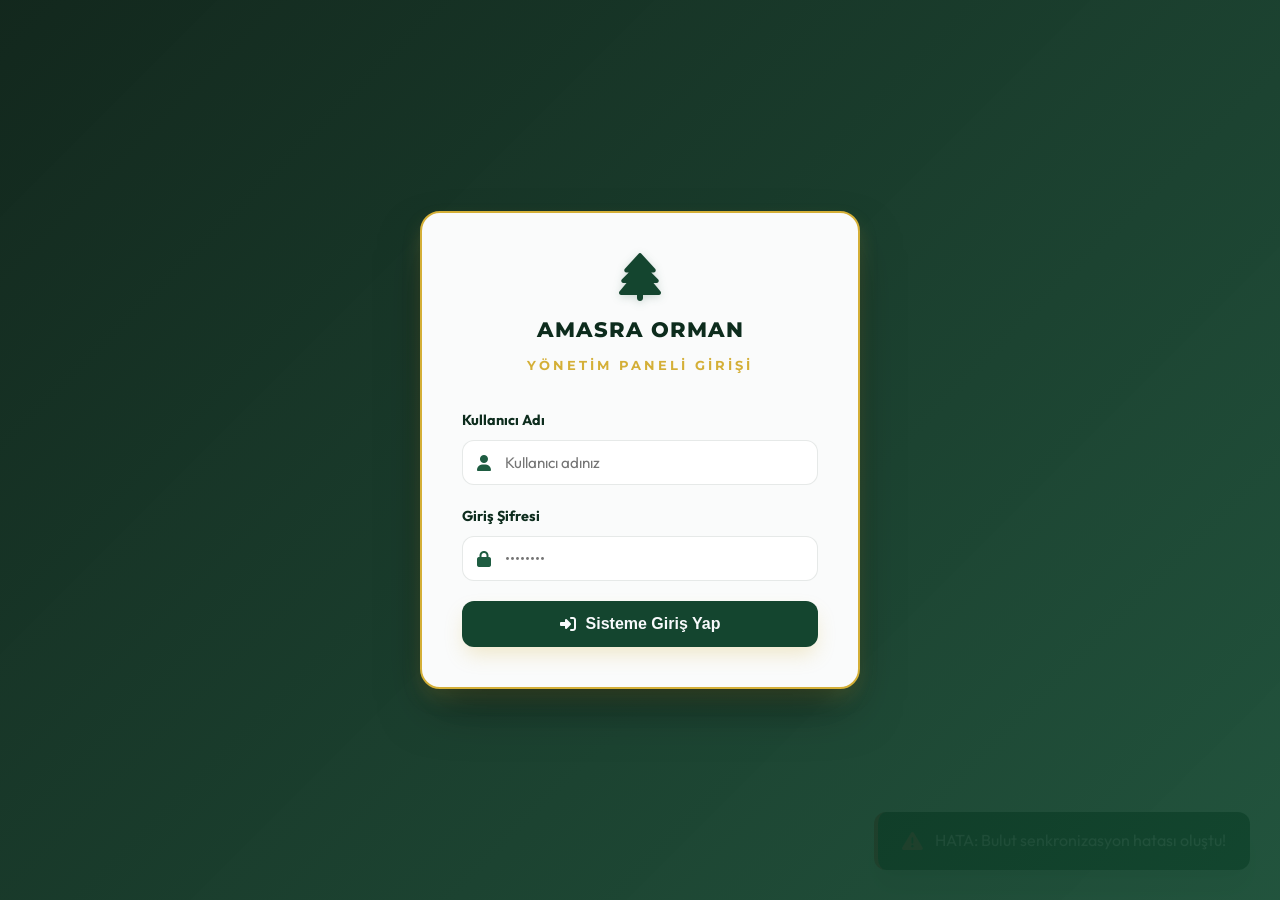
==== admin.html @ 947307f7 "fix: resolve Vercel KV cloud saving by switching to standard Upstash command POST format, expose sho" ====
<!DOCTYPE html>
<html lang="tr">
<head>
    <meta charset="UTF-8">
    <meta name="viewport" content="width=device-width, initial-scale=1.0">
    <title>Yönetim Paneli | Amasra Orman Ürünleri</title>
    
    <!-- Core CSS Style -->
    <link rel="stylesheet" href="style.css?v=2">
    
    <!-- FontAwesome Icons CDN -->
    <link rel="stylesheet" href="https://cdnjs.cloudflare.com/ajax/libs/font-awesome/6.4.0/css/all.min.css">
</head>
<body class="admin-body">

    <!-- Admin Session Authenticated Dashboard Wrapper -->
    <div id="adminDashboard" style="display: none;">
        <header class="admin-nav">
            <!-- Mobile Hamburger Menu Button -->
            <button id="adminMobileToggle" class="admin-mobile-toggle" aria-label="Menüyü Aç">
                <i class="fa-solid fa-bars"></i>
            </button>

            <div class="admin-nav-title">
                <i class="fa-solid fa-user-gear" style="color: var(--accent); font-size: 1.5rem;"></i>
                <div>
                    AMASRA ORMAN
                    <span>YÖNETİM PANELİ</span>
                </div>
            </div>
            <div class="admin-nav-actions">
                <a href="index.html" target="_blank" class="btn btn-secondary" style="padding: 8px 16px; font-size: 0.88rem; box-shadow: none; border-color: rgba(255,255,255,0.2); color: var(--text-light);">
                    <i class="fa-solid fa-arrow-up-right-from-square"></i> Siteyi Önizle
                </a>
                <button id="adminLogoutBtn" class="btn btn-primary" style="padding: 8px 16px; font-size: 0.88rem; box-shadow: none; background-color: var(--accent); color: var(--primary-deep); font-weight: 700;">
                    <i class="fa-solid fa-right-from-bracket"></i> Güvenli Çıkış
                </button>
            </div>
        </header>

        <!-- Dashboard Container -->
    <div class="admin-container">
        
        <!-- Sidebar Navigation -->
        <aside class="admin-sidebar">
            <button class="admin-menu-btn active" data-target="sec-messages" style="position: relative;">
                <i class="fa-solid fa-inbox"></i> Gelen Talepler
                <span id="unreadCountBadge" class="badge-count" style="display: none;">0</span>
            </button>
            <button class="admin-menu-btn" data-target="sec-hero">
                <i class="fa-solid fa-house"></i> Ana Sayfa (Hero)
            </button>
            <button class="admin-menu-btn" data-target="sec-about">
                <i class="fa-solid fa-circle-info"></i> Hakkımızda
            </button>
            <button class="admin-menu-btn" data-target="sec-services">
                <i class="fa-solid fa-hand-holding-hand"></i> Hizmetlerimiz
            </button>
            <button class="admin-menu-btn" data-target="sec-gallery">
                <i class="fa-solid fa-images"></i> Galeri Yönetimi
            </button>
            <button class="admin-menu-btn" data-target="sec-process">
                <i class="fa-solid fa-list-check"></i> İşleyiş Süreci
            </button>
            <button class="admin-menu-btn" data-target="sec-why">
                <i class="fa-solid fa-circle-question"></i> Neden Biz?
            </button>
            <button class="admin-menu-btn" data-target="sec-testimonials">
                <i class="fa-solid fa-comments"></i> Yorum Yönetimi
            </button>
            <button class="admin-menu-btn" data-target="sec-contact">
                <i class="fa-solid fa-envelope"></i> İletişim Bilgileri
            </button>
        </aside>

        <!-- Main Content Area -->
        <main class="admin-main">

            <!-- Section 0: Gelen Keşif Talepleri (Inbox) -->
            <section class="admin-section active" id="sec-messages">
                <div class="admin-card">
                    <div style="display: flex; justify-content: space-between; align-items: center; margin-bottom: 20px; flex-wrap: wrap; gap: 10px;">
                        <h2 class="admin-card-title" style="margin-bottom: 0; border-bottom: none; padding-bottom: 0;"><i class="fa-solid fa-inbox"></i> Gelen Keşif & Teklif Talepleri</h2>
                        <button id="btn-clearAllMessages" class="btn btn-secondary" style="background-color: #ef4444; border-color: #ef4444; color: white; padding: 8px 16px; font-size: 0.85rem;"><i class="fa-solid fa-trash-can"></i> Tümünü Temizle</button>
                    </div>
                    
                    <div id="messagesListContainer" class="messages-list-wrapper">
                        <!-- Dynamic list of messages will render here -->
                    </div>
                </div>
            </section>

            <!-- Section 1: Hero (Ana Sayfa) -->
            <section class="admin-section" id="sec-hero">
                <div class="admin-card">
                    <h2 class="admin-card-title"><i class="fa-solid fa-house"></i> Ana Sayfa (Hero Banner) Ayarları</h2>
                    <form id="heroForm">
                        <div class="admin-grid-2">
                            <div class="admin-form-group">
                                <label class="admin-form-label" for="inp-heroBadge">Rozet Başlığı</label>
                                <input type="text" id="inp-heroBadge" class="admin-form-input" required>
                            </div>
                            <div class="admin-form-group">
                                <label class="admin-form-label" for="inp-heroSecondary">İkincil Buton Yazısı</label>
                                <input type="text" id="inp-heroSecondary" class="admin-form-input" required>
                            </div>
                        </div>
                        
                        <div class="admin-form-group">
                            <label class="admin-form-label" for="inp-heroTitle">Ana Başlık (HTML Kullanabilirsiniz)</label>
                            <input type="text" id="inp-heroTitle" class="admin-form-input" required>
                        </div>
                        
                        <div class="admin-form-group">
                            <label class="admin-form-label" for="inp-heroDesc">Açıklama Metni</label>
                            <textarea id="inp-heroDesc" class="admin-form-input" required></textarea>
                        </div>

                        <div class="admin-form-group">
                            <label class="admin-form-label" for="inp-heroWhatsApp">WhatsApp Teklif Mesajı (Müşteri Butona Tıkladığında Gidecek Mesaj)</label>
                            <input type="text" id="inp-heroWhatsApp" class="admin-form-input" required>
                        </div>

                        <div class="admin-grid-2" style="align-items: center;">
                            <div class="admin-form-group">
                                <label class="admin-form-label">Arka Plan Resmi (Local Dosya Yükle)</label>
                                <input type="file" id="inp-heroBgFile" class="admin-form-input" accept="image/*">
                            </div>
                            <div class="admin-form-group">
                                <label class="admin-form-label">Mevcut Arka Plan Görseli</label>
                                <div class="admin-img-preview">
                                    <img id="prev-heroBg" src="" alt="Hero Background">
                                </div>
                            </div>
                        </div>

                        <button type="submit" class="btn btn-primary"><i class="fa-solid fa-save"></i> Değişiklikleri Kaydet</button>
                    </form>
                </div>
            </section>

            <!-- Section 2: About (Hakkımızda) -->
            <section class="admin-section" id="sec-about">
                <div class="admin-card">
                    <h2 class="admin-card-title"><i class="fa-solid fa-circle-info"></i> Hakkımızda Sayfa Ayarları</h2>
                    <form id="aboutForm">
                        <div class="admin-grid-2">
                            <div class="admin-form-group">
                                <label class="admin-form-label" for="inp-aboutSubtitle">Üst Küçük Başlık</label>
                                <input type="text" id="inp-aboutSubtitle" class="admin-form-input" required>
                            </div>
                            <div class="admin-form-group">
                                <label class="admin-form-label" for="inp-aboutTitle">Ana Başlık</label>
                                <input type="text" id="inp-aboutTitle" class="admin-form-input" required>
                            </div>
                        </div>

                        <div class="admin-form-group">
                            <label class="admin-form-label" for="inp-aboutDesc1">Paragraf 1</label>
                            <textarea id="inp-aboutDesc1" class="admin-form-input" required></textarea>
                        </div>

                        <div class="admin-form-group">
                            <label class="admin-form-label" for="inp-aboutDesc2">Paragraf 2</label>
                            <textarea id="inp-aboutDesc2" class="admin-form-input" required></textarea>
                        </div>

                        <div class="admin-grid-2">
                            <div class="admin-form-group">
                                <label class="admin-form-label" for="inp-aboutYears">Deneyim Yılı (Örn: 15+)</label>
                                <input type="text" id="inp-aboutYears" class="admin-form-input" required>
                            </div>
                            <div class="admin-form-group">
                                <label class="admin-form-label" for="inp-aboutExpText">Deneyim Alt Metni</label>
                                <input type="text" id="inp-aboutExpText" class="admin-form-input" required>
                            </div>
                        </div>

                        <div class="admin-grid-2" style="align-items: center;">
                            <div class="admin-form-group">
                                <label class="admin-form-label">Hakkımızda Görseli (Değiştir)</label>
                                <input type="file" id="inp-aboutImageFile" class="admin-form-input" accept="image/*">
                            </div>
                            <div class="admin-form-group">
                                <label class="admin-form-label">Mevcut Görsel</label>
                                <div class="admin-img-preview">
                                    <img id="prev-aboutImg" src="" alt="About Image">
                                </div>
                            </div>
                        </div>

                        <h3 style="margin: 30px 0 15px 0; color: var(--primary-deep); font-size: 1.15rem; border-top: 1px solid rgba(13,44,29,0.08); padding-top: 20px;">Hakkımızda Alt Kutuları</h3>
                        <div class="admin-grid-2">
                            <div class="admin-card" style="background-color: var(--bg-light); margin-bottom: 0; padding: 20px;">
                                <h4 style="margin-bottom: 12px; font-size: 0.95rem; color: var(--primary);">Özellik 1</h4>
                                <div class="admin-form-group">
                                    <input type="text" id="inp-aboutFeat1Title" class="admin-form-input" placeholder="Başlık" required>
                                </div>
                                <div class="admin-form-group" style="margin-bottom: 0;">
                                    <input type="text" id="inp-aboutFeat1Desc" class="admin-form-input" placeholder="Açıklama" required>
                                </div>
                            </div>

                            <div class="admin-card" style="background-color: var(--bg-light); margin-bottom: 0; padding: 20px;">
                                <h4 style="margin-bottom: 12px; font-size: 0.95rem; color: var(--primary);">Özellik 2</h4>
                                <div class="admin-form-group">
                                    <input type="text" id="inp-aboutFeat2Title" class="admin-form-input" placeholder="Başlık" required>
                                </div>
                                <div class="admin-form-group" style="margin-bottom: 0;">
                                    <input type="text" id="inp-aboutFeat2Desc" class="admin-form-input" placeholder="Açıklama" required>
                                </div>
                            </div>
                        </div>

                        <button type="submit" class="btn btn-primary" style="margin-top: 30px;"><i class="fa-solid fa-save"></i> Değişiklikleri Kaydet</button>
                    </form>
                </div>
            </section>

            <!-- Section 3: Services (Hizmetlerimiz) -->
            <section class="admin-section" id="sec-services">
                <div class="admin-card">
                    <h2 class="admin-card-title"><i class="fa-solid fa-hand-holding-hand"></i> Hizmetlerimiz Sayfası Yönetimi</h2>
                    <div id="servicesFormContainer">
                        <!-- Dynamic generated editing fields for the 3 services -->
                    </div>
                </div>
            </section>

            <!-- Section 4: Gallery (Galeri Yönetimi) -->
            <section class="admin-section" id="sec-gallery">
                <!-- Add New Image Card -->
                <div class="admin-card">
                    <h2 class="admin-card-title"><i class="fa-solid fa-circle-plus"></i> Galeriye Yeni Resim Ekle (Localden)</h2>
                    <form id="addGalleryForm">
                        <div class="admin-grid-2" style="align-items: center;">
                            <div>
                                <div class="admin-form-group">
                                    <label class="admin-form-label" for="inp-galTitle">Fotoğraf Başlığı / Açıklaması</label>
                                    <input type="text" id="inp-galTitle" class="admin-form-input" placeholder="Örn: Tomruk Yükleme İşlemi" required>
                                </div>
                                <div class="admin-form-group">
                                    <label class="admin-form-label" for="inp-galFile">Resim Seç (Local Bilgisayarınızdan Görsel Yükleyin)</label>
                                    <input type="file" id="inp-galFile" class="admin-form-input" accept="image/*" required>
                                </div>
                            </div>
                            <div>
                                <div class="admin-form-group">
                                    <label class="admin-form-label">Yüklenecek Resim Önizlemesi</label>
                                    <div class="admin-img-preview" style="height: 140px;">
                                        <img id="prev-galImg" src="" alt="Gallery Image Preview" style="display: none;">
                                        <span id="prev-galText" style="color: var(--text-muted); font-size: 0.9rem;">Resim seçilmedi</span>
                                    </div>
                                </div>
                            </div>
                        </div>
                        <button type="submit" class="btn btn-primary"><i class="fa-solid fa-plus"></i> Resim Ekle ve Kaydet</button>
                    </form>
                </div>

                <!-- Existing Images Card -->
                <div class="admin-card">
                    <h2 class="admin-card-title"><i class="fa-solid fa-images"></i> Galerideki Aktif Görseller</h2>
                    <div class="admin-items-grid" id="adminGalleryItems">
                        <!-- Dynamic list of gallery items loaded from localStorage with delete buttons -->
                    </div>
                </div>
            </section>

            <!-- Section 5: Process (İşleyiş) -->
            <section class="admin-section" id="sec-process">
                <div class="admin-card">
                    <h2 class="admin-card-title"><i class="fa-solid fa-list-check"></i> İşleyiş Süreci Adımları</h2>
                    <form id="processHeaderForm" style="margin-bottom: 30px; padding-bottom: 20px; border-bottom: 1px solid rgba(13,44,29,0.08);">
                        <div class="admin-grid-2">
                            <div class="admin-form-group">
                                <label class="admin-form-label" for="inp-procSubtitle">Üst Başlık</label>
                                <input type="text" id="inp-procSubtitle" class="admin-form-input" required>
                            </div>
                            <div class="admin-form-group">
                                <label class="admin-form-label" for="inp-procTitle">Ana Başlık</label>
                                <input type="text" id="inp-procTitle" class="admin-form-input" required>
                            </div>
                        </div>
                        <div class="admin-form-group">
                            <label class="admin-form-label" for="inp-procDesc">Genel Açıklama</label>
                            <input type="text" id="inp-procDesc" class="admin-form-input" required>
                        </div>
                        <button type="submit" class="btn btn-primary" style="padding: 10px 20px; font-size: 0.9rem;"><i class="fa-solid fa-save"></i> Başlıkları Güncelle</button>
                    </form>

                    <div id="processStepsContainer">
                        <!-- Dynamic steps content will render here -->
                    </div>
                </div>
            </section>

            <!-- Section 6: Why Choose Us (Neden Biz?) -->
            <section class="admin-section" id="sec-why">
                <div class="admin-card">
                    <h2 class="admin-card-title"><i class="fa-solid fa-circle-question"></i> Neden Biz? Sayfası Ayarları</h2>
                    <form id="whyHeaderForm" style="margin-bottom: 30px; padding-bottom: 20px; border-bottom: 1px solid rgba(13,44,29,0.08);">
                        <div class="admin-grid-2">
                            <div class="admin-form-group">
                                <label class="admin-form-label" for="inp-whySubtitle">Üst Küçük Başlık</label>
                                <input type="text" id="inp-whySubtitle" class="admin-form-input" required>
                            </div>
                            <div class="admin-form-group">
                                <label class="admin-form-label" for="inp-whyTitle">Ana Başlık</label>
                                <input type="text" id="inp-whyTitle" class="admin-form-input" required>
                            </div>
                        </div>
                        <div class="admin-form-group">
                            <label class="admin-form-label" for="inp-whyDesc">Açıklama Metni</label>
                            <textarea id="inp-whyDesc" class="admin-form-input" required></textarea>
                        </div>
                        <button type="submit" class="btn btn-primary" style="padding: 10px 20px; font-size: 0.9rem;"><i class="fa-solid fa-save"></i> Başlıkları Güncelle</button>
                    </form>

                    <div id="whyCardsContainer">
                        <!-- Dynamic value cards edit forms will render here -->
                    </div>
                </div>
            </section>

            <!-- Section 7: Testimonials (Müşteri Yorumları) -->
            <section class="admin-section" id="sec-testimonials">
                <!-- Add New Testimonial -->
                <div class="admin-card">
                    <h2 class="admin-card-title"><i class="fa-solid fa-comment-medical"></i> Yeni Müşteri Yorumu Ekle</h2>
                    <form id="addReviewForm">
                        <div class="admin-grid-2">
                            <div class="admin-form-group">
                                <label class="admin-form-label" for="inp-revName">Müşteri Adı Soyadı</label>
                                <input type="text" id="inp-revName" class="admin-form-input" placeholder="Örn: Mehmet Can" required>
                            </div>
                            <div class="admin-form-group">
                                <label class="admin-form-label" for="inp-revRole">Mesleği / Bölgesi</label>
                                <input type="text" id="inp-revRole" class="admin-form-input" placeholder="Örn: Arazi Sahibi - Bartın Merkez" required>
                            </div>
                        </div>
                        
                        <div class="admin-form-group">
                            <label class="admin-form-label" for="inp-revStars">Değerlendirme Puanı (Yıldız)</label>
                            <select id="inp-revStars" class="admin-form-input" style="background-color: var(--bg-white);" required>
                                <option value="5">⭐⭐⭐⭐⭐ (5 Yıldız - Mükemmel)</option>
                                <option value="4">⭐⭐⭐⭐ (4 Yıldız - Çok İyi)</option>
                                <option value="3">⭐⭐⭐ (3 Yıldız - Orta)</option>
                            </select>
                        </div>

                        <div class="admin-form-group">
                            <label class="admin-form-label" for="inp-revText">Müşteri Yorumu Metni</label>
                            <textarea id="inp-revText" class="admin-form-input" placeholder="Firmanızdan aldığı hizmet hakkındaki görüşleri..." required></textarea>
                        </div>

                        <button type="submit" class="btn btn-primary"><i class="fa-solid fa-plus"></i> Yorum Ekle ve Kaydet</button>
                    </form>
                </div>

                <!-- Existing Testimonials List -->
                <div class="admin-card">
                    <h2 class="admin-card-title"><i class="fa-solid fa-comments"></i> Aktif Müşteri Yorumları</h2>
                    <div class="admin-items-grid" id="adminReviewsItems">
                        <!-- Dynamic list of testimonials with delete/approve buttons -->
                    </div>
                </div>
            </section>

            <!-- Section 8: Contact (İletişim) -->
            <section class="admin-section" id="sec-contact">
                <div class="admin-card">
                    <h2 class="admin-card-title"><i class="fa-solid fa-envelope"></i> İletişim Bilgileri Ayarları</h2>
                    <form id="contactFormAdmin">
                        <div class="admin-form-group">
                            <label class="admin-form-label" for="inp-contAddress">Merkez Adres</label>
                            <input type="text" id="inp-contAddress" class="admin-form-input" required>
                        </div>

                        <div class="admin-grid-2">
                            <div class="admin-form-group">
                                <label class="admin-form-label" for="inp-contPhone">Telefon Numarası</label>
                                <input type="text" id="inp-contPhone" class="admin-form-input" required>
                            </div>
                            <div class="admin-form-group">
                                <label class="admin-form-label" for="inp-contEmail">E-Posta Adresi</label>
                                <input type="email" id="inp-contEmail" class="admin-form-input" required>
                            </div>
                        </div>

                        <div class="admin-form-group">
                            <label class="admin-form-label" for="inp-contMap">Google Harita Gömme Linki (Embed iframe src URL)</label>
                            <textarea id="inp-contMap" class="admin-form-input" required></textarea>
                        </div>

                        <button type="submit" class="btn btn-primary"><i class="fa-solid fa-save"></i> İletişim Bilgilerini Kaydet</button>
                    </form>
                </div>
            </section>

        </main>
    </div>
    </div> <!-- Close #adminDashboard -->

    <!-- Admin Glassmorphism Login Overlay -->
    <div id="adminLogin" class="admin-login-overlay" style="display: flex;">
        <div class="admin-login-card">
            <div class="admin-login-logo">
                <i class="fa-solid fa-tree"></i>
                <h2>AMASRA ORMAN <br><span>YÖNETİM PANELİ GİRİŞİ</span></h2>
            </div>
            
            <form id="adminLoginForm">
                <div class="admin-form-group">
                    <label class="admin-form-label" for="login-username">Kullanıcı Adı</label>
                    <div style="position: relative;">
                        <i class="fa-solid fa-user login-input-icon"></i>
                        <input type="text" id="login-username" class="admin-form-input login-input" placeholder="Kullanıcı adınız" required autocomplete="username">
                    </div>
                </div>
                
                <div class="admin-form-group">
                    <label class="admin-form-label" for="login-password">Giriş Şifresi</label>
                    <div style="position: relative;">
                        <i class="fa-solid fa-lock login-input-icon"></i>
                        <input type="password" id="login-password" class="admin-form-input login-input" placeholder="••••••••" required autocomplete="current-password">
                    </div>
                </div>
                
                <div id="loginErrorMsg" class="login-error-msg">
                    <i class="fa-solid fa-circle-exclamation"></i> Hatalı kullanıcı adı veya şifre!
                </div>
                
                <button type="submit" class="btn btn-primary login-btn">
                    <i class="fa-solid fa-right-to-bracket"></i> Sisteme Giriş Yap
                </button>
            </form>
        </div>
    </div>

    <!-- Elegant Notification Toast -->
    <div class="admin-toast" id="adminToast">
        <i class="fa-solid fa-circle-check" style="color: var(--accent); font-size: 1.3rem;"></i>
        <span id="adminToastMsg">Değişiklikler başarıyla kaydedildi!</span>
    </div>

    <!-- Scripts -->
    <script src="db.js?v=8"></script>
    <script src="admin.js?v=8"></script>
</body>
</html>
---- style.css ----
/* ==========================================================================
   Amasra Orman Ürünleri - Design System & Stylesheet
   ========================================================================== */

/* Google Fonts Import */
@import url('https://fonts.googleapis.com/css2?family=Montserrat:wght@300;400;500;600;700;800&family=Playfair+Display:ital,wght@0,400;0,600;0,700;1,400&family=Outfit:wght@300;400;500;600;700&display=swap');

/* CSS Custom Variables (Design Tokens) */
:root {
    /* Color Palette */
    --primary-deep: #0D2C1D;      /* Deep Forest Green */
    --primary: #14452F;           /* Forest Green */
    --primary-light: #1E5C41;     /* Mid Green */
    --primary-accent: #2D865F;    /* Soft Green Accent */
    --accent: #D4AF37;            /* Premium Wood Gold */
    --accent-hover: #C5A02E;      /* Rich Gold Hover */
    --accent-light: #F9F5E8;      /* Creamy gold hint background */
    --text-dark: #1E293B;         /* Charcoal */
    --text-muted: #64748B;        /* Slate Gray */
    --text-light: #F8FAFC;        /* Off-white */
    --bg-light: #F4F7F5;          /* Very light forest tint */
    --bg-white: #FFFFFF;
    --success: #10B981;
    
    /* Shadows */
    --shadow-sm: 0 2px 4px rgba(0, 0, 0, 0.05);
    --shadow-md: 0 10px 15px -3px rgba(13, 44, 29, 0.08), 0 4px 6px -2px rgba(13, 44, 29, 0.04);
    --shadow-lg: 0 20px 25px -5px rgba(13, 44, 29, 0.12), 0 10px 10px -5px rgba(13, 44, 29, 0.06);
    --shadow-gold: 0 10px 20px -3px rgba(212, 175, 55, 0.25);
    
    /* Transitions */
    --transition-fast: all 0.2s cubic-bezier(0.4, 0, 0.2, 1);
    --transition-smooth: all 0.4s cubic-bezier(0.4, 0, 0.2, 1);
    
    /* Border Radius */
    --radius-sm: 6px;
    --radius-md: 12px;
    --radius-lg: 20px;
    --radius-full: 9999px;
}

/* Base Styles */
* {
    margin: 0;
    padding: 0;
    box-sizing: border-box;
}

html, body {
    width: 100%;
    max-width: 100%;
    overflow-x: hidden;
    margin: 0;
    padding: 0;
    position: relative;
    box-sizing: border-box;
}

html {
    scroll-behavior: smooth;
}

body {
    font-family: 'Outfit', sans-serif;
    color: var(--text-dark);
    background-color: var(--bg-white);
    line-height: 1.6;
}

h1, h2, h3, h4, h5, h6 {
    font-family: 'Montserrat', sans-serif;
    font-weight: 700;
    color: var(--primary-deep);
}

.font-serif {
    font-family: 'Playfair Display', serif;
}

a {
    text-decoration: none;
    color: inherit;
    transition: var(--transition-fast);
}

ul {
    list-style: none;
}

img {
    max-width: 100%;
    height: auto;
    display: block;
}

/* Custom Scrollbar */
::-webkit-scrollbar {
    width: 10px;
}

::-webkit-scrollbar-track {
    background: var(--bg-light);
}

::-webkit-scrollbar-thumb {
    background: var(--primary);
    border-radius: var(--radius-full);
}

::-webkit-scrollbar-thumb:hover {
    background: var(--primary-deep);
}

/* Reuseable Components */
.section {
    padding: 100px 0;
    position: relative;
}

.section-bg-light {
    background-color: var(--bg-light);
}

.container {
    width: 100%;
    max-width: 1200px;
    margin: 0 auto;
    padding: 0 24px;
}

/* Section Headers */
.section-title-wrapper {
    text-align: center;
    max-width: 700px;
    margin: 0 auto 60px auto;
}

.subtitle {
    font-family: 'Outfit', sans-serif;
    font-size: 0.9rem;
    font-weight: 700;
    text-transform: uppercase;
    letter-spacing: 2px;
    color: var(--accent);
    display: inline-block;
    margin-bottom: 12px;
    position: relative;
    padding-left: 25px;
}

.subtitle::before {
    content: '';
    position: absolute;
    left: 0;
    top: 50%;
    transform: translateY(-50%);
    width: 15px;
    height: 2px;
    background-color: var(--accent);
}

.section-title {
    font-size: 2.5rem;
    line-height: 1.2;
    margin-bottom: 16px;
}

.section-description {
    color: var(--text-muted);
    font-size: 1.1rem;
}

/* Custom Buttons */
.btn {
    display: inline-flex;
    align-items: center;
    justify-content: center;
    gap: 10px;
    padding: 14px 28px;
    font-size: 1rem;
    font-weight: 600;
    border-radius: var(--radius-md);
    transition: var(--transition-smooth);
    cursor: pointer;
    border: none;
    white-space: nowrap;
}

.btn-primary {
    background-color: var(--accent);
    color: var(--primary-deep);
    box-shadow: var(--shadow-gold);
}

.btn-primary:hover {
    background-color: var(--accent-hover);
    transform: translateY(-3px);
    box-shadow: 0 15px 30px -5px rgba(212, 175, 55, 0.4);
}

.btn-secondary {
    background-color: transparent;
    color: var(--text-light);
    border: 2px solid rgba(255, 255, 255, 0.3);
}

.btn-secondary:hover {
    background-color: rgba(255, 255, 255, 0.1);
    border-color: var(--text-light);
    transform: translateY(-3px);
}

.btn-outline-green {
    background-color: transparent;
    color: var(--primary);
    border: 2px solid var(--primary);
}

.btn-outline-green:hover {
    background-color: var(--primary);
    color: var(--text-light);
    transform: translateY(-3px);
}

/* Header & Navigation */
.header {
    position: fixed;
    top: 0;
    left: 0;
    width: 100%;
    z-index: 1000;
    transition: var(--transition-smooth);
    padding: 20px 0;
}

.header.scrolled {
    background-color: rgba(13, 44, 29, 0.95);
    backdrop-filter: blur(10px);
    padding: 12px 0;
    box-shadow: var(--shadow-md);
}

.header .container {
    display: flex;
    align-items: center;
    justify-content: space-between;
}

.logo-link {
    display: flex;
    align-items: center;
    gap: 12px;
}

.logo-icon {
    font-size: 2.2rem;
    color: var(--accent);
}

.logo-text {
    font-family: 'Montserrat', sans-serif;
    font-weight: 800;
    font-size: 1.4rem;
    color: var(--text-light);
    letter-spacing: 0.5px;
    line-height: 1.1;
}

.logo-text span {
    display: block;
    font-size: 0.75rem;
    font-weight: 500;
    letter-spacing: 3px;
    color: var(--accent);
}

.nav-menu {
    display: flex;
    align-items: center;
    gap: 24px;
}

.nav-link {
    color: rgba(255, 255, 255, 0.8);
    font-weight: 500;
    font-size: 1rem;
    position: relative;
    padding: 6px 0;
    white-space: nowrap;
}

.nav-link::after {
    content: '';
    position: absolute;
    bottom: 0;
    left: 0;
    width: 0;
    height: 2px;
    background-color: var(--accent);
    transition: var(--transition-fast);
}

.nav-link:hover {
    color: var(--text-light);
}

.nav-link:hover::after {
    width: 100%;
}

.nav-cta {
    display: flex;
    align-items: center;
    gap: 16px;
}

.phone-quick {
    display: flex;
    align-items: center;
    gap: 10px;
    color: var(--text-light);
    font-weight: 600;
    white-space: nowrap;
}

.phone-quick i {
    color: var(--accent);
    background-color: rgba(212, 175, 55, 0.15);
    width: 38px;
    height: 38px;
    display: flex;
    align-items: center;
    justify-content: center;
    border-radius: var(--radius-full);
}

/* Mobile Menu Toggle */
.mobile-toggle {
    display: none;
    background: none;
    border: none;
    color: var(--text-light);
    font-size: 1.8rem;
    cursor: pointer;
}

/* Hero Section */
.hero {
    position: relative;
    min-height: 100vh;
    display: flex;
    align-items: center;
    color: var(--text-light);
    overflow: hidden;
    padding-top: 100px;
}

.hero-bg {
    position: absolute;
    top: 0;
    left: 0;
    width: 100%;
    height: 100%;
    z-index: -2;
    background-size: cover;
    background-position: center;
    background-repeat: no-repeat;
    transform: scale(1.05);
    animation: zoomOut 15s ease-out forwards;
}

.hero-overlay {
    position: absolute;
    top: 0;
    left: 0;
    width: 100%;
    height: 100%;
    z-index: -1;
    background: linear-gradient(135deg, rgba(9, 31, 20, 0.95) 0%, rgba(13, 44, 29, 0.8) 50%, rgba(9, 31, 20, 0.6) 100%);
}

.hero-content {
    max-width: 780px;
}

.hero-badge {
    display: inline-flex;
    align-items: center;
    gap: 8px;
    background-color: rgba(255, 255, 255, 0.08);
    border: 1px solid rgba(255, 255, 255, 0.15);
    padding: 8px 16px;
    border-radius: var(--radius-full);
    margin-bottom: 24px;
    font-size: 0.9rem;
    font-weight: 500;
    backdrop-filter: blur(5px);
}

.hero-badge i {
    color: var(--accent);
}

.hero-title {
    font-size: 3.8rem;
    line-height: 1.15;
    margin-bottom: 24px;
    font-weight: 800;
    color: var(--text-light);
}

.hero-title span {
    color: var(--accent);
}

.hero-description {
    font-size: 1.25rem;
    color: rgba(255, 255, 255, 0.85);
    margin-bottom: 40px;
    max-width: 650px;
}

.hero-actions {
    display: flex;
    align-items: center;
    gap: 20px;
}

/* Stats Section */
.stats-bar {
    background-color: var(--primary-deep);
    border-top: 1px solid rgba(255, 255, 255, 0.05);
    padding: 40px 0;
    position: relative;
    z-index: 10;
}

.stats-grid {
    display: grid;
    grid-template-columns: repeat(4, 1fr);
    gap: 30px;
}

.stat-item {
    display: flex;
    align-items: center;
    gap: 20px;
    border-right: 1px solid rgba(255, 255, 255, 0.1);
    padding-right: 20px;
}

.stat-item:last-child {
    border-right: none;
}

.stat-icon {
    font-size: 2.2rem;
    color: var(--accent);
    background-color: rgba(212, 175, 55, 0.08);
    width: 60px;
    height: 60px;
    display: flex;
    align-items: center;
    justify-content: center;
    border-radius: var(--radius-md);
    border: 1px solid rgba(212, 175, 55, 0.15);
}

.stat-number {
    font-size: 1.8rem;
    font-weight: 800;
    color: var(--text-light);
    line-height: 1.1;
    margin-bottom: 4px;
}

.stat-text {
    font-size: 0.9rem;
    color: rgba(255, 255, 255, 0.7);
    font-weight: 500;
}

/* About Section */
.about-grid {
    display: grid;
    grid-template-columns: 1.1fr 0.9fr;
    gap: 60px;
    align-items: center;
}

.about-content h3 {
    font-size: 2rem;
    margin-bottom: 20px;
}

.about-text {
    color: var(--text-muted);
    font-size: 1.05rem;
    margin-bottom: 24px;
}

.about-features {
    display: grid;
    grid-template-columns: repeat(2, 1fr);
    gap: 24px;
    margin-bottom: 36px;
}

.feature-box {
    display: flex;
    gap: 16px;
}

.feature-box-icon {
    font-size: 1.4rem;
    color: var(--primary);
    background-color: var(--bg-light);
    width: 42px;
    height: 42px;
    display: flex;
    align-items: center;
    justify-content: center;
    border-radius: var(--radius-md);
    flex-shrink: 0;
}

.feature-box-title {
    font-weight: 700;
    margin-bottom: 4px;
    font-size: 1.05rem;
}

.feature-box-desc {
    font-size: 0.88rem;
    color: var(--text-muted);
}

.about-image-wrapper {
    position: relative;
}

.about-image-main {
    border-radius: var(--radius-lg);
    box-shadow: var(--shadow-lg);
    overflow: hidden;
    position: relative;
    z-index: 2;
}

.about-image-main img {
    width: 100%;
    height: 480px;
    object-fit: cover;
    transition: var(--transition-smooth);
}

.about-image-main:hover img {
    transform: scale(1.05);
}

.about-badge {
    position: absolute;
    bottom: -24px;
    right: -24px;
    background-color: var(--primary-deep);
    color: var(--text-light);
    padding: 30px;
    border-radius: var(--radius-lg);
    box-shadow: var(--shadow-lg);
    z-index: 3;
    border-left: 5px solid var(--accent);
    max-width: 240px;
}

.about-badge-title {
    font-size: 2.2rem;
    font-weight: 800;
    color: var(--accent);
    line-height: 1;
    margin-bottom: 6px;
}

.about-badge-text {
    font-size: 0.95rem;
    font-weight: 500;
    line-height: 1.3;
}

/* Services Section */
.services-grid {
    display: grid;
    grid-template-columns: repeat(3, 1fr);
    gap: 30px;
}

.service-card {
    background-color: var(--bg-white);
    border-radius: var(--radius-lg);
    overflow: hidden;
    box-shadow: var(--shadow-sm);
    transition: var(--transition-smooth);
    border: 1px solid rgba(13, 44, 29, 0.05);
    display: flex;
    flex-direction: column;
}

.service-card:hover {
    transform: translateY(-10px);
    box-shadow: var(--shadow-lg);
    border-color: rgba(212, 175, 55, 0.2);
}

.service-img {
    height: 240px;
    overflow: hidden;
    position: relative;
}

.service-img img {
    width: 100%;
    height: 100%;
    object-fit: cover;
    transition: var(--transition-smooth);
}

.service-card:hover .service-img img {
    transform: scale(1.08);
}

.service-icon-badge {
    position: absolute;
    bottom: 20px;
    right: 20px;
    background-color: var(--accent);
    color: var(--primary-deep);
    width: 50px;
    height: 50px;
    display: flex;
    align-items: center;
    justify-content: center;
    border-radius: var(--radius-md);
    font-size: 1.4rem;
    box-shadow: var(--shadow-md);
}

.service-info {
    padding: 30px;
    flex-grow: 1;
    display: flex;
    flex-direction: column;
}

.service-title {
    font-size: 1.35rem;
    margin-bottom: 12px;
}

.service-desc {
    color: var(--text-muted);
    font-size: 0.95rem;
    margin-bottom: 20px;
    flex-grow: 1;
}

.service-link {
    display: inline-flex;
    align-items: center;
    gap: 8px;
    font-weight: 700;
    color: var(--primary);
    font-size: 0.9rem;
}

.service-link i {
    transition: var(--transition-fast);
}

.service-card:hover .service-link {
    color: var(--accent-hover);
}

.service-card:hover .service-link i {
    transform: translateX(5px);
}

/* Process Section */
.process-timeline {
    position: relative;
    max-width: 1000px;
    margin: 0 auto;
}

.process-timeline::before {
    content: '';
    position: absolute;
    left: 50%;
    top: 0;
    width: 4px;
    height: 100%;
    background-color: rgba(20, 73, 49, 0.15);
    transform: translateX(-50%);
    z-index: 1;
}

.process-step {
    display: flex;
    justify-content: space-between;
    align-items: center;
    margin-bottom: 60px;
    position: relative;
    z-index: 2;
}

.process-step:last-child {
    margin-bottom: 0;
}

.process-step:nth-child(even) {
    flex-direction: row-reverse;
}

.process-node {
    background-color: var(--accent);
    color: var(--primary-deep);
    width: 60px;
    height: 60px;
    border-radius: var(--radius-full);
    display: flex;
    align-items: center;
    justify-content: center;
    font-size: 1.5rem;
    font-weight: 800;
    box-shadow: 0 0 0 10px rgba(212, 175, 55, 0.15);
    position: absolute;
    left: 50%;
    transform: translateX(-50%);
}

.process-card {
    width: 45%;
    background-color: var(--bg-white);
    padding: 35px;
    border-radius: var(--radius-lg);
    box-shadow: var(--shadow-md);
    border-top: 4px solid var(--primary);
    transition: var(--transition-smooth);
}

.process-card:hover {
    transform: translateY(-5px);
    box-shadow: var(--shadow-lg);
    border-top-color: var(--accent);
}

.process-card-icon {
    font-size: 2.2rem;
    color: var(--primary);
    margin-bottom: 20px;
}

.process-card-title {
    font-size: 1.3rem;
    margin-bottom: 12px;
}

.process-card-desc {
    color: var(--text-muted);
    font-size: 0.95rem;
}

/* Why Choose Us Section */
.why-grid {
    display: grid;
    grid-template-columns: 0.8fr 1.2fr;
    gap: 60px;
    align-items: center;
}

.why-features {
    display: grid;
    grid-template-columns: repeat(2, 1fr);
    gap: 24px;
}

.why-card {
    background-color: var(--bg-white);
    padding: 30px;
    border-radius: var(--radius-lg);
    box-shadow: var(--shadow-sm);
    transition: var(--transition-smooth);
    border-left: 4px solid transparent;
}

.why-card:hover {
    transform: translateY(-5px);
    box-shadow: var(--shadow-md);
    border-left-color: var(--accent);
}

.why-icon {
    font-size: 2rem;
    color: var(--primary);
    margin-bottom: 16px;
}

.why-title {
    font-size: 1.15rem;
    margin-bottom: 8px;
}

.why-desc {
    color: var(--text-muted);
    font-size: 0.9rem;
}

/* Testimonials */
.testimonials-slider {
    display: grid;
    grid-template-columns: repeat(3, 1fr);
    gap: 30px;
}

.testimonial-item {
    background-color: var(--bg-white);
    padding: 40px;
    border-radius: var(--radius-lg);
    box-shadow: var(--shadow-sm);
    position: relative;
    border: 1px solid rgba(13, 44, 29, 0.05);
}

.quote-icon {
    font-size: 3rem;
    color: rgba(20, 73, 49, 0.05);
    position: absolute;
    top: 20px;
    right: 30px;
}

.stars {
    color: var(--accent);
    margin-bottom: 20px;
    font-size: 0.95rem;
}

.testimonial-text {
    font-style: italic;
    color: var(--text-dark);
    margin-bottom: 24px;
    font-size: 1rem;
    line-height: 1.7;
}

.client-info {
    display: flex;
    align-items: center;
    gap: 16px;
}

.client-img {
    width: 50px;
    height: 50px;
    border-radius: var(--radius-full);
    background-color: var(--primary-light);
    display: flex;
    align-items: center;
    justify-content: center;
    color: var(--text-light);
    font-weight: 700;
    font-size: 1.1rem;
}

.client-name {
    font-weight: 700;
    font-size: 1.05rem;
    color: var(--primary-deep);
}

.client-role {
    font-size: 0.85rem;
    color: var(--text-muted);
}

/* Contact Section */
.contact-grid {
    display: grid;
    grid-template-columns: 0.9fr 1.1fr;
    gap: 60px;
}

.contact-info-wrapper {
    display: flex;
    flex-direction: column;
    gap: 40px;
}

.contact-intro h3 {
    font-size: 2rem;
    margin-bottom: 16px;
}

.contact-intro p {
    color: var(--text-muted);
}

.contact-list {
    display: flex;
    flex-direction: column;
    gap: 24px;
}

.contact-item {
    display: flex;
    align-items: flex-start;
    gap: 20px;
}

.contact-item-icon {
    background-color: rgba(20, 73, 49, 0.08);
    color: var(--primary);
    width: 50px;
    height: 50px;
    border-radius: var(--radius-md);
    display: flex;
    align-items: center;
    justify-content: center;
    font-size: 1.3rem;
    flex-shrink: 0;
}

.contact-item-title {
    font-size: 0.88rem;
    color: var(--text-muted);
    font-weight: 500;
    text-transform: uppercase;
    letter-spacing: 1px;
    margin-bottom: 4px;
}

.contact-item-content {
    font-size: 1.1rem;
    font-weight: 600;
    color: var(--primary-deep);
}

.contact-item-content a:hover {
    color: var(--accent);
}

.contact-form-wrapper {
    background-color: var(--bg-white);
    padding: 50px;
    border-radius: var(--radius-lg);
    box-shadow: var(--shadow-lg);
    border: 1px solid rgba(13, 44, 29, 0.05);
}

.form-group {
    margin-bottom: 24px;
}

.form-label {
    display: block;
    font-size: 0.9rem;
    font-weight: 600;
    margin-bottom: 8px;
    color: var(--primary-deep);
}

.form-input {
    width: 100%;
    padding: 14px 20px;
    border: 1px solid rgba(13, 44, 29, 0.1);
    background-color: var(--bg-light);
    border-radius: var(--radius-md);
    font-family: inherit;
    font-size: 1rem;
    color: var(--text-dark);
    transition: var(--transition-fast);
}

.form-input:focus {
    outline: none;
    border-color: var(--primary);
    background-color: var(--bg-white);
    box-shadow: 0 0 0 3px rgba(20, 73, 49, 0.08);
}

textarea.form-input {
    resize: none;
    height: 140px;
}

.form-status {
    margin-top: 15px;
    padding: 12px;
    border-radius: var(--radius-md);
    display: none;
    font-size: 0.95rem;
    font-weight: 500;
}

.form-status.success {
    display: block;
    background-color: rgba(16, 185, 129, 0.1);
    color: var(--success);
    border: 1px solid rgba(16, 185, 129, 0.2);
}

/* Map Styling */
.map-container {
    height: 320px;
    border-radius: var(--radius-lg);
    overflow: hidden;
    box-shadow: var(--shadow-md);
    margin-top: 40px;
}

.map-container iframe {
    width: 100%;
    height: 100%;
    border: none;
}

/* Call to Action Banner */
.cta-banner {
    background-color: var(--primary-deep);
    color: var(--text-light);
    padding: 80px 0;
    position: relative;
    overflow: hidden;
}

.cta-banner-bg {
    position: absolute;
    top: 0;
    left: 0;
    width: 100%;
    height: 100%;
    opacity: 0.08;
    background-size: cover;
    background-position: center;
    background-repeat: no-repeat;
    pointer-events: none;
}

.cta-content {
    text-align: center;
    max-width: 800px;
    margin: 0 auto;
    position: relative;
    z-index: 2;
}

.cta-title {
    font-size: 2.8rem;
    color: var(--text-light);
    margin-bottom: 20px;
}

.cta-desc {
    font-size: 1.15rem;
    color: rgba(255, 255, 255, 0.8);
    margin-bottom: 36px;
}

.cta-buttons {
    display: flex;
    justify-content: center;
    gap: 20px;
}

/* WhatsApp Float Widget */
.whatsapp-float {
    position: fixed;
    bottom: 30px;
    right: 30px;
    background-color: #25D366;
    color: var(--text-light);
    width: 60px;
    height: 60px;
    border-radius: var(--radius-full);
    display: flex;
    align-items: center;
    justify-content: center;
    font-size: 2rem;
    box-shadow: 0 8px 24px rgba(37, 211, 102, 0.4);
    z-index: 999;
    transition: var(--transition-smooth);
}

.whatsapp-float:hover {
    transform: scale(1.1) rotate(15deg);
    box-shadow: 0 12px 30px rgba(37, 211, 102, 0.6);
}

/* Footer Section */
.footer {
    background-color: #05140D;
    color: rgba(255, 255, 255, 0.6);
    padding: 80px 0 30px 0;
    border-top: 1px solid rgba(255, 255, 255, 0.05);
}

.footer-grid {
    display: grid;
    grid-template-columns: 1.2fr 0.8fr 1fr;
    gap: 60px;
    margin-bottom: 60px;
}

.footer-logo {
    display: flex;
    align-items: center;
    gap: 12px;
    margin-bottom: 24px;
}

.footer-logo-text {
    font-family: 'Montserrat', sans-serif;
    font-weight: 800;
    font-size: 1.3rem;
    color: var(--text-light);
}

.footer-logo-text span {
    display: block;
    font-size: 0.7rem;
    color: var(--accent);
    letter-spacing: 2px;
}

.footer-desc {
    margin-bottom: 24px;
    font-size: 0.95rem;
}

.social-links {
    display: flex;
    gap: 12px;
}

.social-link {
    background-color: rgba(255, 255, 255, 0.05);
    color: var(--text-light);
    width: 40px;
    height: 40px;
    border-radius: var(--radius-md);
    display: flex;
    align-items: center;
    justify-content: center;
    font-size: 1.1rem;
    transition: var(--transition-fast);
}

.social-link:hover {
    background-color: var(--accent);
    color: var(--primary-deep);
    transform: translateY(-3px);
}

.footer-title {
    color: var(--text-light);
    font-size: 1.2rem;
    margin-bottom: 24px;
    position: relative;
    padding-bottom: 10px;
}

.footer-title::after {
    content: '';
    position: absolute;
    bottom: 0;
    left: 0;
    width: 30px;
    height: 2px;
    background-color: var(--accent);
}

.footer-links {
    display: flex;
    flex-direction: column;
    gap: 12px;
}

.footer-link {
    display: inline-flex;
    align-items: center;
    gap: 8px;
}

.footer-link:hover {
    color: var(--accent);
    transform: translateX(4px);
}

.footer-contact {
    display: flex;
    flex-direction: column;
    gap: 16px;
    font-size: 0.95rem;
}

.footer-contact-item {
    display: flex;
    align-items: flex-start;
    gap: 14px;
}

.footer-contact-item i {
    color: var(--accent);
    margin-top: 4px;
}

.footer-bottom {
    border-top: 1px solid rgba(255, 255, 255, 0.05);
    padding-top: 30px;
    display: flex;
    justify-content: space-between;
    align-items: center;
    font-size: 0.88rem;
}

.copyright {
    color: rgba(255, 255, 255, 0.4);
}

.footer-bottom-links {
    display: flex;
    gap: 24px;
}

.footer-bottom-link:hover {
    color: var(--text-light);
}

/* Custom Animation Keyframes */
@keyframes zoomOut {
    0% {
        transform: scale(1.1);
    }
    100% {
        transform: scale(1.0);
    }
}

/* Responsive Styles */
@media (max-width: 1024px) {
    .hero-title {
        font-size: 3rem;
    }
    
    .stats-grid {
        grid-template-columns: repeat(2, 1fr);
    }
    
    .stat-item {
        border-right: none;
    }
    
    .about-grid, .why-grid, .contact-grid {
        grid-template-columns: 1fr;
        gap: 50px;
    }
    
    .about-image-wrapper {
        max-width: 600px;
        margin: 0 auto;
    }
    
    .about-badge {
        right: 0;
    }
    
    .services-grid, .testimonials-slider {
        grid-template-columns: repeat(2, 1fr);
    }
}

@media (max-width: 768px) {
    .header {
        background-color: var(--primary-deep);
        padding: 15px 0;
    }
    
    .mobile-toggle {
        display: block;
    }
    
    .nav-menu {
        position: fixed;
        top: 70px;
        left: -100%;
        width: 100%;
        height: calc(100vh - 70px);
        background-color: var(--primary-deep);
        flex-direction: column;
        align-items: center;
        padding-top: 40px;
        gap: 24px;
        transition: var(--transition-smooth);
        z-index: 999;
    }
    
    .nav-menu.active {
        left: 0;
    }
    
    .nav-cta {
        display: none;
    }
    
    .hero {
        text-align: center;
        padding-top: 120px;
        padding-bottom: 60px;
        min-height: auto;
    }
    
    .hero-content {
        display: flex;
        flex-direction: column;
        align-items: center;
    }
    
    .hero-title {
        font-size: 2.2rem;
    }
    
    .hero-description {
        font-size: 1.05rem;
    }
    
    .hero-actions {
        flex-direction: column;
        width: 100%;
        gap: 15px;
    }
    
    .btn {
        width: 100%;
    }

    .stats-grid, .about-features, .why-features {
        grid-template-columns: 1fr;
        gap: 20px;
    }

    .stat-item {
        border-right: none;
        border-bottom: 1px solid rgba(255, 255, 255, 0.1);
        padding-bottom: 15px;
        padding-right: 0;
    }

    .stat-item:last-child {
        border-bottom: none;
        padding-bottom: 0;
    }

    .about-badge {
        right: 15px;
        bottom: 15px;
        padding: 15px 20px;
        max-width: 180px;
    }

    .about-badge-title {
        font-size: 1.8rem;
    }

    .about-badge-text {
        font-size: 0.8rem;
    }
    
    .process-timeline::before {
        left: 20px;
    }
    
    .process-node {
        left: 20px;
        transform: translateX(0);
        width: 45px;
        height: 45px;
        font-size: 1.2rem;
    }
    
    .process-step, .process-step:nth-child(even) {
        flex-direction: row;
        justify-content: flex-start;
        padding-left: 60px;
    }
    
    .process-card {
        width: 100%;
    }
    
    .services-grid, .testimonials-slider, .footer-grid {
        grid-template-columns: 1fr;
    }
    
    .contact-form-wrapper {
        padding: 30px;
    }
    
    .footer-bottom {
        flex-direction: column;
        gap: 15px;
        text-align: center;
    }
}

/* ==========================================================================
   Gallery & Lightbox Styles
   ========================================================================== */
.gallery-grid {
    display: grid;
    grid-template-columns: repeat(auto-fill, minmax(260px, 1fr));
    gap: 20px;
}

.gallery-item {
    position: relative;
    border-radius: var(--radius-md);
    overflow: hidden;
    height: 250px;
    box-shadow: var(--shadow-sm);
    cursor: pointer;
    border: 1px solid rgba(13, 44, 29, 0.05);
}

.gallery-item img {
    width: 100%;
    height: 100%;
    object-fit: cover;
    transition: var(--transition-smooth);
}

.gallery-item:hover img {
    transform: scale(1.1);
}

.gallery-overlay {
    position: absolute;
    top: 0;
    left: 0;
    width: 100%;
    height: 100%;
    background: linear-gradient(to top, rgba(9, 31, 20, 0.9) 0%, rgba(9, 31, 20, 0.2) 100%);
    display: flex;
    flex-direction: column;
    justify-content: flex-end;
    padding: 20px;
    opacity: 0;
    transition: var(--transition-fast);
}

.gallery-item:hover .gallery-overlay {
    opacity: 1;
}

.gallery-title {
    color: var(--text-light);
    font-size: 1.1rem;
    font-weight: 700;
    margin-bottom: 4px;
}

.gallery-tag {
    color: var(--accent);
    font-size: 0.8rem;
    font-weight: 500;
    text-transform: uppercase;
    letter-spacing: 1px;
}

/* Lightbox popup */
.lightbox {
    display: none;
    position: fixed;
    z-index: 2000;
    left: 0;
    top: 0;
    width: 100%;
    height: 100%;
    background-color: rgba(9, 31, 20, 0.95);
    backdrop-filter: blur(5px);
    justify-content: center;
    align-items: center;
    flex-direction: column;
    padding: 20px;
}

.lightbox-content {
    max-width: 85%;
    max-height: 80%;
    border-radius: var(--radius-md);
    box-shadow: var(--shadow-lg);
    border: 3px solid rgba(255, 255, 255, 0.1);
}

.lightbox-caption {
    color: var(--text-light);
    font-size: 1.2rem;
    font-weight: 600;
    margin-top: 15px;
    text-align: center;
}

.lightbox-close {
    position: absolute;
    top: 30px;
    right: 40px;
    color: var(--text-light);
    font-size: 3rem;
    font-weight: bold;
    cursor: pointer;
    transition: var(--transition-fast);
}

.lightbox-close:hover {
    color: var(--accent);
}

/* ==========================================================================
   Admin Panel Styles
   ========================================================================== */
.admin-body {
    background-color: var(--bg-light);
    font-family: 'Outfit', sans-serif;
    color: var(--text-dark);
}

.admin-nav {
    background-color: var(--primary-deep);
    color: var(--text-light);
    padding: 15px 30px;
    display: flex;
    justify-content: space-between;
    align-items: center;
    border-bottom: 2px solid var(--accent);
}

.admin-nav-title {
    display: flex;
    align-items: center;
    gap: 12px;
    font-size: 1.3rem;
    font-weight: 800;
}

.admin-nav-title span {
    font-size: 0.75rem;
    color: var(--accent);
    letter-spacing: 2px;
}

.admin-nav-actions {
    display: flex;
    align-items: center;
    gap: 15px;
}

.admin-container {
    display: grid;
    grid-template-columns: 260px 1fr;
    min-height: calc(100vh - 70px);
}

.admin-sidebar {
    background-color: var(--primary-deep);
    padding: 30px 15px;
    display: flex;
    flex-direction: column;
    gap: 8px;
    border-right: 1px solid rgba(255, 255, 255, 0.05);
}

.admin-menu-btn {
    display: flex;
    align-items: center;
    gap: 12px;
    width: 100%;
    padding: 14px 20px;
    background: none;
    border: none;
    border-radius: var(--radius-md);
    color: rgba(255, 255, 255, 0.75);
    font-size: 0.95rem;
    font-weight: 600;
    cursor: pointer;
    text-align: left;
    transition: var(--transition-fast);
}

.admin-menu-btn:hover {
    background-color: rgba(255, 255, 255, 0.05);
    color: var(--text-light);
}

.admin-menu-btn.active {
    background-color: var(--accent);
    color: var(--primary-deep);
}

.admin-main {
    padding: 40px;
    overflow-y: auto;
}

.admin-section {
    display: none;
}

.admin-section.active {
    display: block;
    animation: fadeIn 0.4s ease-out forwards;
}

.admin-card {
    background-color: var(--bg-white);
    padding: 30px;
    border-radius: var(--radius-lg);
    box-shadow: var(--shadow-sm);
    border: 1px solid rgba(13, 44, 29, 0.05);
    margin-bottom: 30px;
}

.admin-card-title {
    font-size: 1.4rem;
    margin-bottom: 20px;
    padding-bottom: 12px;
    border-bottom: 1px solid rgba(13, 44, 29, 0.08);
    display: flex;
    align-items: center;
    justify-content: space-between;
}

.admin-grid-2 {
    display: grid;
    grid-template-columns: repeat(2, 1fr);
    gap: 24px;
}

.admin-form-group {
    margin-bottom: 20px;
}

.admin-form-label {
    display: block;
    font-size: 0.9rem;
    font-weight: 700;
    margin-bottom: 8px;
    color: var(--primary-deep);
}

.admin-form-input {
    width: 100%;
    padding: 12px 16px;
    border: 1.5px solid rgba(13, 44, 29, 0.1);
    border-radius: var(--radius-md);
    font-family: inherit;
    font-size: 0.95rem;
    color: var(--text-dark);
    transition: var(--transition-fast);
}

.admin-form-input:focus {
    outline: none;
    border-color: var(--primary);
    box-shadow: 0 0 0 3px rgba(20, 73, 49, 0.08);
}

textarea.admin-form-input {
    height: 110px;
    resize: none;
}

/* Image preview box */
.admin-img-preview {
    width: 100%;
    height: 160px;
    border-radius: var(--radius-md);
    border: 2px dashed rgba(13, 44, 29, 0.2);
    display: flex;
    align-items: center;
    justify-content: center;
    overflow: hidden;
    margin-top: 10px;
    background-color: var(--bg-light);
    position: relative;
}

.admin-img-preview img {
    width: 100%;
    height: 100%;
    object-fit: cover;
}

/* Admin lists and cards grid */
.admin-items-grid {
    display: grid;
    grid-template-columns: repeat(auto-fill, minmax(280px, 1fr));
    gap: 20px;
}

.admin-item-card {
    background-color: var(--bg-light);
    border-radius: var(--radius-md);
    overflow: hidden;
    border: 1px solid rgba(13, 44, 29, 0.05);
    display: flex;
    flex-direction: column;
}

.admin-item-img {
    height: 150px;
    position: relative;
}

.admin-item-img img {
    width: 100%;
    height: 100%;
    object-fit: cover;
}

.admin-item-actions {
    position: absolute;
    top: 10px;
    right: 10px;
    display: flex;
    gap: 8px;
}

.admin-item-btn {
    background-color: rgba(9, 31, 20, 0.85);
    color: var(--text-light);
    width: 32px;
    height: 32px;
    border-radius: var(--radius-md);
    display: flex;
    align-items: center;
    justify-content: center;
    border: none;
    cursor: pointer;
    font-size: 0.85rem;
    transition: var(--transition-fast);
}

.admin-item-btn:hover {
    background-color: #EF4444;
}

.admin-item-info {
    padding: 15px;
    flex-grow: 1;
}

.admin-item-title {
    font-weight: 700;
    margin-bottom: 6px;
    font-size: 1rem;
}

.admin-item-desc {
    font-size: 0.85rem;
    color: var(--text-muted);
}

/* Review approval status indicator */
.admin-review-meta {
    display: flex;
    justify-content: space-between;
    align-items: center;
    margin-top: 10px;
    padding-top: 10px;
    border-top: 1px solid rgba(13, 44, 29, 0.05);
}

/* Toast Alert Notification */
.admin-toast {
    position: fixed;
    bottom: 30px;
    right: 30px;
    background-color: var(--primary-deep);
    color: var(--text-light);
    padding: 16px 24px;
    border-radius: var(--radius-md);
    box-shadow: var(--shadow-lg);
    border-left: 4px solid var(--accent);
    display: flex;
    align-items: center;
    gap: 12px;
    transform: translateY(100px);
    opacity: 0;
    transition: var(--transition-smooth);
    z-index: 9999;
}

.admin-toast.show {
    transform: translateY(0);
    opacity: 1;
}

@keyframes fadeIn {
    from {
        opacity: 0;
        transform: translateY(10px);
    }
    to {
        opacity: 1;
        transform: translateY(0);
    }
}

/* ==========================================================================
   Admin Login Interface Styles
   ========================================================================== */
.admin-login-overlay {
    position: fixed;
    top: 0;
    left: 0;
    width: 100vw;
    height: 100vh;
    background: linear-gradient(135deg, rgba(9, 31, 20, 0.96) 0%, rgba(20, 73, 49, 0.94) 100%), 
                url('https://images.unsplash.com/photo-1448375240586-882707db888b?auto=format&fit=crop&w=1200&q=80') center/cover no-repeat;
    display: flex;
    justify-content: center;
    align-items: center;
    z-index: 99999;
}

.admin-login-card {
    background-color: rgba(255, 255, 255, 0.98);
    width: 100%;
    max-width: 440px;
    padding: 40px;
    border-radius: var(--radius-lg);
    box-shadow: 0 25px 50px -12px rgba(0, 0, 0, 0.5), var(--shadow-gold);
    border: 2px solid var(--accent);
    animation: fadeIn 0.5s ease-out forwards;
}

.admin-login-logo {
    text-align: center;
    margin-bottom: 30px;
}

.admin-login-logo i {
    font-size: 3rem;
    color: var(--primary);
    margin-bottom: 12px;
    filter: drop-shadow(0 2px 4px rgba(20, 73, 49, 0.2));
}

.admin-login-logo h2 {
    font-size: 1.3rem;
    font-weight: 800;
    color: var(--primary-deep);
    letter-spacing: 1px;
}

.admin-login-logo span {
    font-size: 0.8rem;
    color: var(--accent);
    letter-spacing: 3px;
    font-weight: 700;
    text-transform: uppercase;
}

.login-input-icon {
    position: absolute;
    left: 15px;
    top: 50%;
    transform: translateY(-50%);
    color: var(--primary-light);
    font-size: 1rem;
}

.login-input {
    padding-left: 42px !important;
}

.login-help-text {
    font-size: 0.8rem;
    color: var(--text-muted);
    margin-top: -10px;
    margin-bottom: 20px;
    text-align: right;
}

.login-help-text code {
    background-color: var(--bg-light);
    color: var(--primary-deep);
    padding: 2px 6px;
    border-radius: var(--radius-sm);
    font-weight: 700;
    font-family: inherit;
}

.login-error-msg {
    display: none;
    color: #EF4444;
    background-color: rgba(239, 68, 68, 0.08);
    border: 1px solid rgba(239, 68, 68, 0.15);
    padding: 12px;
    border-radius: var(--radius-sm);
    font-size: 0.88rem;
    font-weight: 600;
    margin-bottom: 20px;
    align-items: center;
    gap: 8px;
    animation: shake 0.3s ease;
}

.login-btn {
    width: 100%;
    padding: 14px;
    font-size: 1rem;
    font-weight: 700;
    background-color: var(--primary);
    color: var(--text-light);
    border: none;
    border-radius: var(--radius-md);
    cursor: pointer;
    display: flex;
    align-items: center;
    justify-content: center;
    gap: 10px;
    transition: var(--transition-fast);
}

.login-btn:hover {
    background-color: var(--accent);
    color: var(--primary-deep);
    box-shadow: var(--shadow-gold);
}

@keyframes shake {
    0%, 100% { transform: translateX(0); }
    25% { transform: translateX(-6px); }
    75% { transform: translateX(6px); }
}

/* ==========================================================================
   Admin Mobile Responsive Styles
   ========================================================================== */
.admin-mobile-toggle {
    display: none;
    background: none;
    border: none;
    color: var(--text-light);
    font-size: 1.5rem;
    cursor: pointer;
    padding: 8px;
    margin-right: 15px;
    transition: var(--transition-fast);
}

.admin-mobile-toggle:hover {
    color: var(--accent);
}

@media (max-width: 991px) {
    .admin-mobile-toggle {
        display: block;
    }

    .admin-container {
        grid-template-columns: 1fr;
    }

    .admin-sidebar {
        position: fixed;
        left: -260px;
        top: 70px;
        width: 260px;
        height: calc(100vh - 70px);
        z-index: 1000;
        transition: var(--transition-smooth);
        box-shadow: 10px 0 30px rgba(0, 0, 0, 0.15);
    }

    .admin-sidebar.active {
        left: 0;
    }

    .admin-main {
        padding: 24px 15px;
    }

    .admin-nav {
        padding: 15px 20px;
    }
}

@media (max-width: 768px) {
    .admin-nav {
        flex-direction: column;
        gap: 15px;
        text-align: center;
    }

    .admin-mobile-toggle {
        position: absolute;
        left: 15px;
        top: 15px;
    }

    .admin-nav-actions {
        width: 100%;
        justify-content: center;
        gap: 10px;
    }

    .admin-nav-actions .btn {
        flex-grow: 1;
        text-align: center;
        font-size: 0.8rem;
        padding: 10px;
    }

    .admin-grid-2 {
        grid-template-columns: 1fr;
        gap: 15px;
    }

    .admin-card {
        padding: 20px 15px;
    }

    .admin-card-title {
        font-size: 1.2rem;
        flex-direction: column;
        align-items: flex-start;
        gap: 10px;
    }
}

/* ==========================================================================
   Gelen Keşif Talepleri (Inbox) Styles
   ========================================================================== */
.badge-count {
    position: absolute;
    top: 50%;
    right: 15px;
    transform: translateY(-50%);
    background-color: #ef4444;
    color: white;
    font-size: 0.75rem;
    font-weight: 800;
    padding: 3px 8px;
    border-radius: 12px;
    box-shadow: 0 2px 8px rgba(239, 68, 68, 0.4);
    min-width: 22px;
    text-align: center;
}

.admin-menu-btn:hover .badge-count {
    background-color: white;
    color: #ef4444;
}

.messages-list-wrapper {
    display: flex;
    flex-direction: column;
    gap: 20px;
}

.message-card-item {
    background-color: var(--bg-white);
    border: 1px solid rgba(13, 44, 29, 0.08);
    border-radius: var(--radius-md);
    padding: 24px;
    transition: var(--transition-fast);
    box-shadow: var(--shadow-sm);
    position: relative;
    border-left: 5px solid #10b981; /* Contacted */
}

.message-card-item.new-message {
    border-left-color: #ef4444; /* New */
    background-color: rgba(239, 68, 68, 0.01);
}

.message-card-item:hover {
    box-shadow: var(--shadow-md);
    border-color: rgba(13, 44, 29, 0.15);
}

.message-meta-grid {
    display: grid;
    grid-template-columns: repeat(auto-fit, minmax(200px, 1fr));
    gap: 15px;
    margin-bottom: 16px;
    padding-bottom: 16px;
    border-bottom: 1px dashed rgba(13, 44, 29, 0.08);
}

.message-meta-item {
    display: flex;
    align-items: center;
    gap: 8px;
    font-size: 0.92rem;
    color: var(--text-dark);
}

.message-meta-item i {
    color: var(--primary);
    font-size: 1rem;
    width: 20px;
    text-align: center;
}

.message-text-content {
    background-color: var(--bg-light);
    border-radius: var(--radius-sm);
    padding: 16px;
    font-size: 0.98rem;
    line-height: 1.6;
    color: var(--text-dark);
    margin-bottom: 16px;
    white-space: pre-wrap;
    border-left: 3px solid var(--primary);
}

.message-card-actions {
    display: flex;
    justify-content: flex-end;
    gap: 12px;
}

.btn-message-action {
    padding: 8px 16px;
    font-size: 0.85rem;
    border-radius: var(--radius-sm);
    cursor: pointer;
    font-weight: 600;
    transition: var(--transition-fast);
    display: inline-flex;
    align-items: center;
    gap: 6px;
}

.btn-message-action.contacted {
    background-color: rgba(16, 185, 129, 0.1);
    color: #10b981;
    border: 1px solid rgba(16, 185, 129, 0.2);
}

.btn-message-action.contacted:hover {
    background-color: #10b981;
    color: white;
}

.btn-message-action.delete {
    background-color: rgba(239, 68, 68, 0.1);
    color: #ef4444;
    border: 1px solid rgba(239, 68, 68, 0.2);
}

.btn-message-action.delete:hover {
    background-color: #ef4444;
    color: white;
}

.no-messages-placeholder {
    text-align: center;
    padding: 60px 20px;
    color: var(--text-muted);
}

.no-messages-placeholder i {
    font-size: 3.5rem;
    color: rgba(13, 44, 29, 0.15);
    margin-bottom: 16px;
    display: block;
}
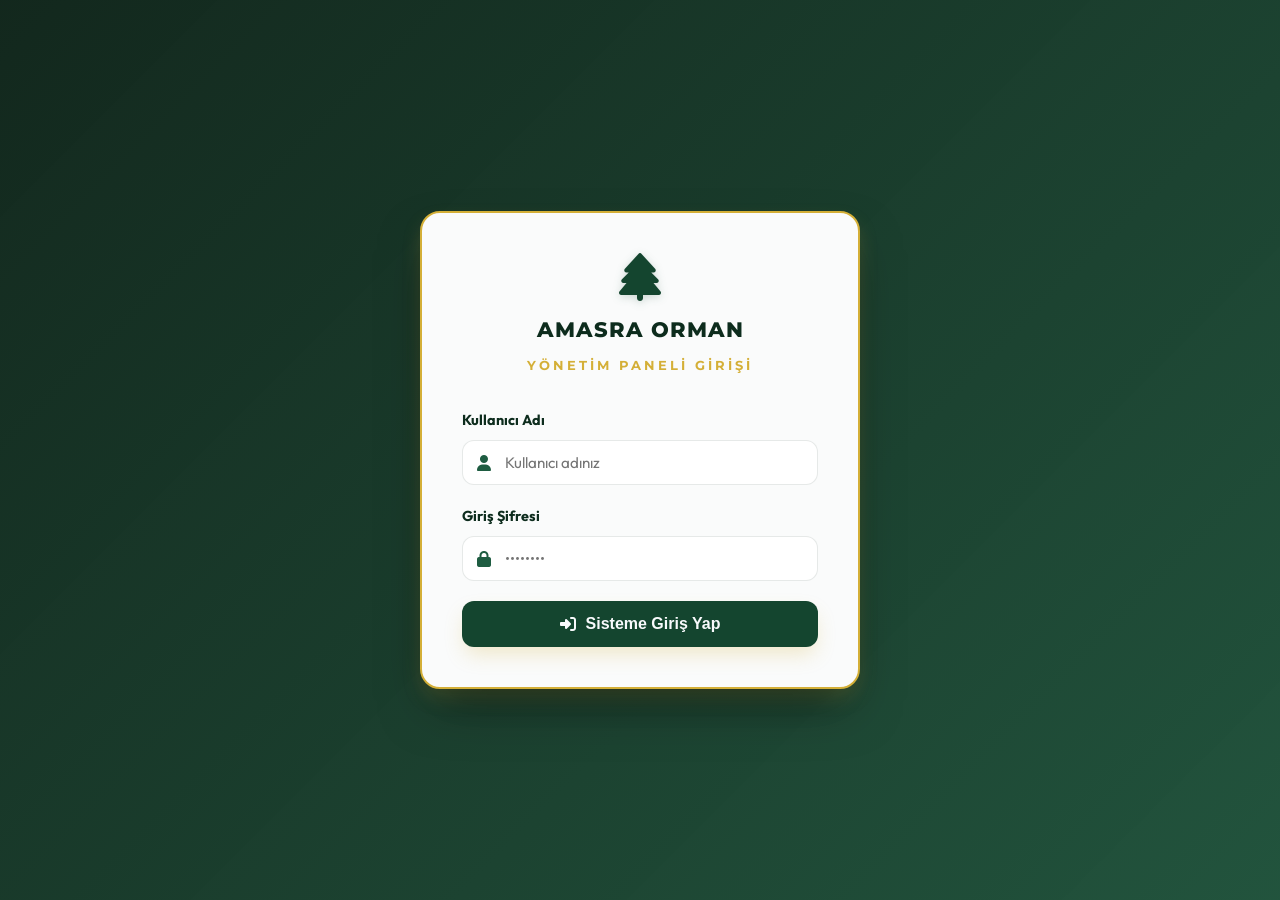
==== commit 614e995f: "fix: increment version tags in index.html and admin.html to bust CDN and browser cache" ====
--- a/admin.html
+++ b/admin.html
@@ -6,7 +6,7 @@
     <title>Yönetim Paneli | Amasra Orman Ürünleri</title>
     
     <!-- Core CSS Style -->
-    <link rel="stylesheet" href="style.css?v=2">
+    <link rel="stylesheet" href="style.css?v=20">
     
     <!-- FontAwesome Icons CDN -->
     <link rel="stylesheet" href="https://cdnjs.cloudflare.com/ajax/libs/font-awesome/6.4.0/css/all.min.css">
@@ -219,10 +219,62 @@
 
             <!-- Section 3: Services (Hizmetlerimiz) -->
             <section class="admin-section" id="sec-services">
-                <div class="admin-card">
-                    <h2 class="admin-card-title"><i class="fa-solid fa-hand-holding-hand"></i> Hizmetlerimiz Sayfası Yönetimi</h2>
+                <!-- Add New Service Card -->
+                <div class="admin-card">
+                    <h2 class="admin-card-title"><i class="fa-solid fa-circle-plus"></i> Yeni Hizmet Ekle</h2>
+                    <form id="addServiceForm">
+                        <div class="admin-grid-2">
+                            <div>
+                                <div class="admin-form-group">
+                                    <label class="admin-form-label" for="inp-serviceTitle">Hizmet Başlığı</label>
+                                    <input type="text" id="inp-serviceTitle" class="admin-form-input" placeholder="Örn: Ağaç Kesme ve Budama" required>
+                                </div>
+                                <div class="admin-form-group">
+                                    <label class="admin-form-label" for="inp-serviceIcon">Hizmet İkonu Seçiniz</label>
+                                    <select id="inp-serviceIcon" class="admin-form-input" required>
+                                        <option value="fa-tree" selected>Ağaç / Orman (fa-tree)</option>
+                                        <option value="fa-leaf">Yaprak / Peyzaj (fa-leaf)</option>
+                                        <option value="fa-trowel-bricks">İnşaat / Tuğla (fa-trowel-bricks)</option>
+                                        <option value="fa-file-shield">Dosya Güvenliği / İzinler (fa-file-shield)</option>
+                                        <option value="fa-coins">Para / Kazanç (fa-coins)</option>
+                                        <option value="fa-seedling">Fidan / Tarım (fa-seedling)</option>
+                                        <option value="fa-truck">Kamyon / Nakliye (fa-truck)</option>
+                                        <option value="fa-house-chimney">Ev / Ahşap (fa-house-chimney)</option>
+                                        <option value="fa-fire">Odun / Ateş (fa-fire)</option>
+                                        <option value="fa-shield-halved">Güvenlik / Koruma (fa-shield-halved)</option>
+                                        <option value="fa-screwdriver-wrench">Tamirat / Ekipman (fa-screwdriver-wrench)</option>
+                                        <option value="fa-mountain">Dağ / Arazi (fa-mountain)</option>
+                                        <option value="fa-compass">Pusula / Keşif (fa-compass)</option>
+                                    </select>
+                                </div>
+                                <div class="admin-form-group">
+                                    <label class="admin-form-label" for="inp-serviceFile">Hizmet Görseli Seç (Local Bilgisayarınızdan Yükleyin)</label>
+                                    <input type="file" id="inp-serviceFile" class="admin-form-input" accept="image/*" required>
+                                </div>
+                            </div>
+                            <div>
+                                <div class="admin-form-group">
+                                    <label class="admin-form-label" for="inp-serviceDesc">Hizmet Açıklaması</label>
+                                    <textarea id="inp-serviceDesc" class="admin-form-input" placeholder="Hizmetin detaylı açıklaması buraya yazılacak..." style="height: 120px;" required></textarea>
+                                </div>
+                                <div class="admin-form-group">
+                                    <label class="admin-form-label">Yüklenecek Resim Önizlemesi</label>
+                                    <div class="admin-img-preview" style="height: 140px;">
+                                        <img id="prev-serviceImg" src="" alt="Hizmet Resim Önizlemesi" style="display: none;">
+                                        <span id="prev-serviceText" style="color: var(--text-muted); font-size: 0.9rem;">Resim seçilmedi</span>
+                                    </div>
+                                </div>
+                            </div>
+                        </div>
+                        <button type="submit" class="btn btn-primary"><i class="fa-solid fa-plus"></i> Yeni Hizmeti Ekle ve Yayına Al</button>
+                    </form>
+                </div>
+
+                <!-- Existing Services Card -->
+                <div class="admin-card">
+                    <h2 class="admin-card-title"><i class="fa-solid fa-hand-holding-hand"></i> Mevcut Hizmetlerimizin Yönetimi</h2>
                     <div id="servicesFormContainer">
-                        <!-- Dynamic generated editing fields for the 3 services -->
+                        <!-- Dynamic generated editing fields for the services -->
                     </div>
                 </div>
             </section>
@@ -445,7 +497,7 @@
     </div>
 
     <!-- Scripts -->
-    <script src="db.js?v=8"></script>
-    <script src="admin.js?v=8"></script>
+    <script src="db.js?v=20"></script>
+    <script src="admin.js?v=20"></script>
 </body>
 </html>
--- a/style.css
+++ b/style.css
@@ -2177,5 +2177,19 @@
     display: block;
 }
 
-
-
+.btn-danger {
+    background-color: rgba(239, 68, 68, 0.1);
+    color: #ef4444;
+    border: 1px solid rgba(239, 68, 68, 0.2);
+    cursor: pointer;
+    transition: all 0.3s ease;
+}
+
+.btn-danger:hover {
+    background-color: #ef4444;
+    color: white;
+}
+
+
+
+
